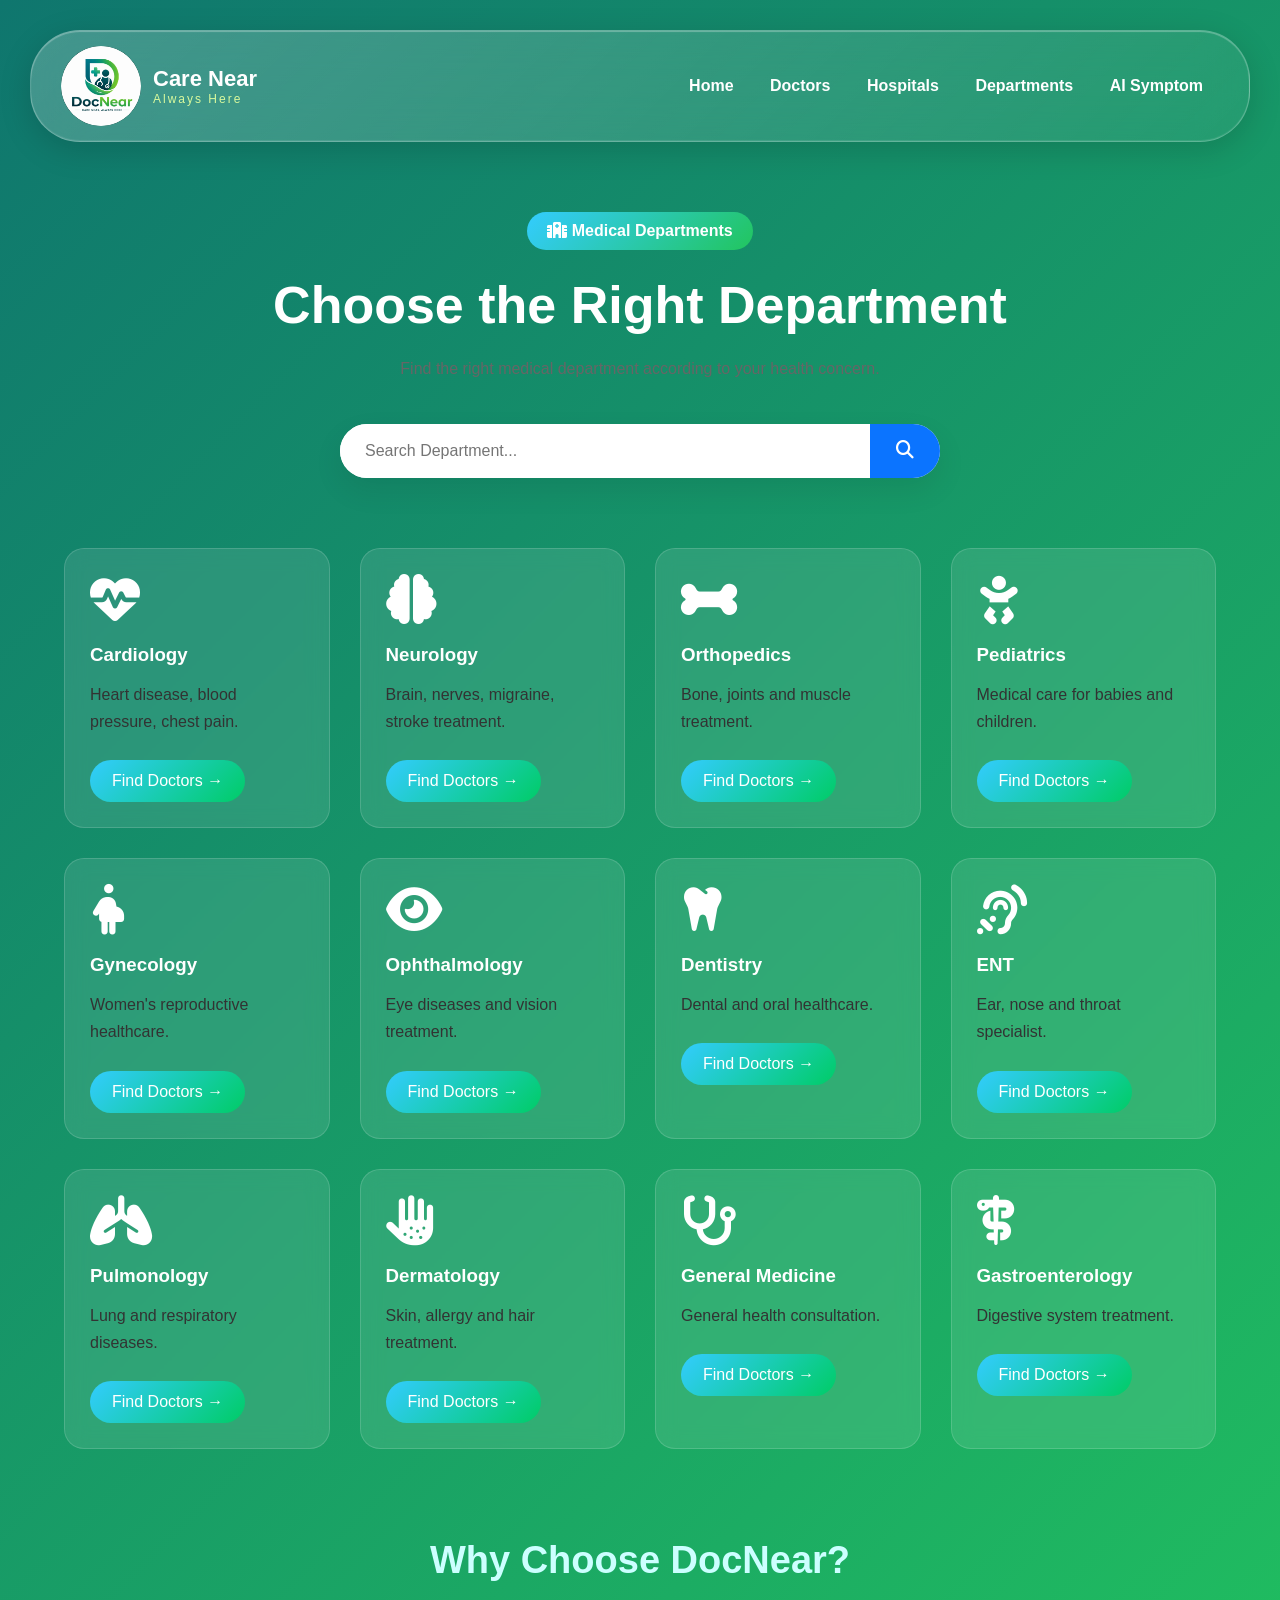
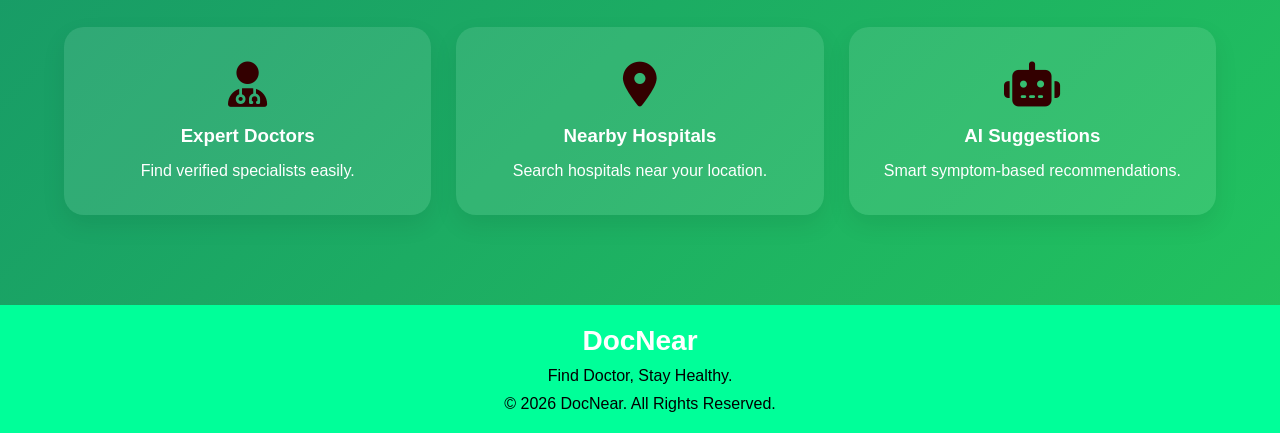
==== departments.html @ 1f5950e3 "Add files via upload" ====
<!DOCTYPE html>
<html lang="en">
<head>
    <meta charset="UTF-8">
    <meta name="viewport" content="width=device-width, initial-scale=1.0">
    <title>Departments | DocNear</title>

    <link rel="stylesheet" href="departments.css">
	<link rel="stylesheet" href="style.css">

    <!-- Font Awesome -->
    <link rel="stylesheet"
    href="https://cdnjs.cloudflare.com/ajax/libs/font-awesome/6.6.0/css/all.min.css">
</head>
<body>

<!-- ================= NAVBAR ================= -->

<header class="navbar">

    <div class="logo">
        <img src="logo.png" alt="DocNear Logo">

        <div class="logo-text">
            <h2>Care Near</h2>
            <p>Always Here</p>
        </div>
    </div>

    <nav>

        <a href="index.html">Home</a>
        <a href="doctor.html">Doctors</a>
        <a href="hospitals.html">Hospitals</a>
        <a href="departments.html" class="active">Departments</a>
        <a href="symptom.html">AI Symptom</a>

    </nav>

</header>

<!-- ================= HERO ================= -->

<section class="department-hero">

    <span class="badge">
        <i class="fa-solid fa-hospital"></i>
        Medical Departments
    </span>

    <h1>Choose the Right Department</h1>

    <p>
        Find the right medical department according to your health concern.
    </p>

    <div class="search-box">

        <input
        type="text"
        id="searchDepartment"
        placeholder="Search Department...">

        <button onclick="searchDepartment()">
            <i class="fa-solid fa-magnifying-glass"></i>
        </button>

    </div>

</section>

<!-- ================= DEPARTMENTS ================= -->

<section class="departments">

<div class="department-grid">

<div class="department-card" data-name="Cardiology">
<i class="fa-solid fa-heart-pulse"></i>
<h3>Cardiology</h3>
<p>Heart disease, blood pressure, chest pain.</p>
<a href="#">Find Doctors →</a>
</div>

<div class="department-card" data-name="Neurology">
<i class="fa-solid fa-brain"></i>
<h3>Neurology</h3>
<p>Brain, nerves, migraine, stroke treatment.</p>
<a href="#">Find Doctors →</a>
</div>

<div class="department-card" data-name="Orthopedics">
<i class="fa-solid fa-bone"></i>
<h3>Orthopedics</h3>
<p>Bone, joints and muscle treatment.</p>
<a href="#">Find Doctors →</a>
</div>

<div class="department-card" data-name="Pediatrics">
<i class="fa-solid fa-baby"></i>
<h3>Pediatrics</h3>
<p>Medical care for babies and children.</p>
<a href="#">Find Doctors →</a>
</div>

<div class="department-card" data-name="Gynecology">
<i class="fa-solid fa-person-pregnant"></i>
<h3>Gynecology</h3>
<p>Women's reproductive healthcare.</p>
<a href="#">Find Doctors →</a>
</div>

<div class="department-card" data-name="Ophthalmology">
<i class="fa-solid fa-eye"></i>
<h3>Ophthalmology</h3>
<p>Eye diseases and vision treatment.</p>
<a href="#">Find Doctors →</a>
</div>

<div class="department-card" data-name="Dentistry">
<i class="fa-solid fa-tooth"></i>
<h3>Dentistry</h3>
<p>Dental and oral healthcare.</p>
<a href="#">Find Doctors →</a>
</div>

<div class="department-card" data-name="ENT">
<i class="fa-solid fa-ear-listen"></i>
<h3>ENT</h3>
<p>Ear, nose and throat specialist.</p>
<a href="#">Find Doctors →</a>
</div>

<div class="department-card" data-name="Pulmonology">
<i class="fa-solid fa-lungs"></i>
<h3>Pulmonology</h3>
<p>Lung and respiratory diseases.</p>
<a href="#">Find Doctors →</a>
</div>

<div class="department-card" data-name="Dermatology">
<i class="fa-solid fa-hand-dots"></i>
<h3>Dermatology</h3>
<p>Skin, allergy and hair treatment.</p>
<a href="#">Find Doctors →</a>
</div>

<div class="department-card" data-name="General Medicine">
<i class="fa-solid fa-stethoscope"></i>
<h3>General Medicine</h3>
<p>General health consultation.</p>
<a href="#">Find Doctors →</a>
</div>

<div class="department-card" data-name="Gastroenterology">
<i class="fa-solid fa-staff-snake"></i>
<h3>Gastroenterology</h3>
<p>Digestive system treatment.</p>
<a href="#">Find Doctors →</a>
</div>

</div>

</section>

<!-- ================= WHY DOCNEAR ================= -->

<section class="why-docnear">

<h2>Why Choose DocNear?</h2>

<div class="why-grid">

<div class="why-card">
<i class="fa-solid fa-user-doctor"></i>
<h3>Expert Doctors</h3>
<p>Find verified specialists easily.</p>
</div>

<div class="why-card">
<i class="fa-solid fa-location-dot"></i>
<h3>Nearby Hospitals</h3>
<p>Search hospitals near your location.</p>
</div>

<div class="why-card">
<i class="fa-solid fa-robot"></i>
<h3>AI Suggestions</h3>
<p>Smart symptom-based recommendations.</p>
</div>

</div>

</section>

<!-- ================= FOOTER ================= -->

<footer>

<h3>DocNear</h3>

<p>Find Doctor, Stay Healthy.</p>

<p>© 2026 DocNear. All Rights Reserved.</p>

</footer>

</body>
</html>






<script src="department.js"></script>
---- departments.css ----
/* =========================
   GOOGLE FONT
========================= */
@import url('https://fonts.googleapis.com/css2?family=Poppins:wght@300;400;500;600;700&display=swap');

*{
    margin:0;
    padding:0;
    box-sizing:border-box;
    font-family:'Poppins',sans-serif;
}

/* ================= BODY ================= */
body{
  background: linear-gradient(135deg, #0f766e, #22c55e);
  color: white;
  min-height: 100vh;
}


/* ================= NAVBAR ================= */

.navbar{
  display:flex;
  justify-content:space-between;
  align-items:center;

  margin:30px;
  padding:15px 30px;

  background:
    linear-gradient(
      135deg,
      rgba(255,255,255,0.22),
      rgba(255,255,255,0.06)
    );

  backdrop-filter: blur(25px);
  -webkit-backdrop-filter: blur(25px);

  border:1px solid rgba(255,255,255,0.25);

  border-radius:50px;

  box-shadow:
    0 8px 32px rgba(0,0,0,0.15),
    inset 0 1px 1px rgba(255,255,255,0.3),
    inset 0 -1px 1px rgba(255,255,255,0.1);

  position:relative;
  overflow:hidden;
}


.navbar::before{
  content:"";
  position:absolute;

  top:0;
  left:-100%;

  width:50%;
  height:100%;

  background:linear-gradient(
    90deg,
    transparent,
    rgba(255,255,255,0.25),
    transparent
  );

  transform:skewX(-25deg);

  animation:shine 6s linear infinite;
}

@keyframes shine{

  0%{
    left:-100%;
  }

  100%{
    left:150%;
  }

}


/* LOGO AREA */
.logo{
    display:flex;
    align-items:center;
    gap:12px;
}

.logo img{
    width:80px;
    height:80px;
    border-radius:50%;
}

/* TEXT */
.logo-text h2{
    font-size:22px;
    font-weight:700;
    color:white;
    margin:0;

    animation: glow 3s ease-in-out infinite;
}

.logo-text p{
    font-size:12px;
    color:#d9f99d;
    letter-spacing:2px;

    animation: slideText 3s ease-in-out infinite;
}

/* GLOW EFFECT */
@keyframes glow{

    0%{
        text-shadow:0 0 5px rgba(255,255,255,.4);
    }

    50%{
        text-shadow:
        0 0 10px #d9f99d,
        0 0 20px #d9f99d;
    }

    100%{
        text-shadow:0 0 5px rgba(255,255,255,.4);
    }
}

/* SUBTITLE ANIMATION */
@keyframes slideText{

    0%{
        opacity:0.5;
        transform:translateX(-5px);
    }

    50%{
        opacity:1;
        transform:translateX(5px);
    }

    100%{
        opacity:0.5;
        transform:translateX(-5px);
    }
}


/* Menu */
nav a {
  position: relative;
  margin: 0 6px;
  text-decoration: none;
  color: white;
  padding: 10px 10px;
  border-radius: 20px;
  transition: 0.3s;
  font-weight: 700;
}

/* Hover Glass Effect */
nav a:hover {
  background: rgba(255, 255, 255, 0.15);
  backdrop-filter: blur(10px);
}

/* Underline animation */
nav a::after {
  content: '';
  position: absolute;
  left: 50%;
  bottom: 0;
  width: 0%;
  height: 2px;
  background: #a3e635;
  transition: 0.3s;
  transform: translateX(-50%);
}

nav a:hover::after {
  width: 60%;
}

/* Right side */
.nav-right {
  display: flex;
  align-items: center;
  gap: 10px;
}


/* =========================
         HERO
========================= */

.department-hero{
    width:90%;
    max-width:1100px;

    margin:70px auto;
    text-align:center;
}

.badge{

    display:inline-block;

    padding:10px 20px;

    border-radius:30px;

    background: linear-gradient(135deg, #33ccff, #22c55e);
    color: white;

    font-weight:600;
}

.department-hero h1{

    margin-top:25px;

    font-size:52px;

    color:white;
}

.department-hero p{

    width:70%;

    margin:20px auto;

    color:#666;

    line-height:1.8;
}

/* =========================
      SEARCH BOX
========================= */

.search-box{

    margin:40px auto;

    width:600px;
    max-width:95%;

    display:flex;

    background:#fff;

    border-radius:50px;

    overflow:hidden;

    box-shadow:0 12px 30px rgba(0,0,0,.08);
}

.search-box input{

    flex:1;

    border:none;

    outline:none;

    padding:18px 25px;

    font-size:16px;
}

.search-box button{

    width:70px;

    border:none;

    background:#0b74ff;

    color:#fff;

    cursor:pointer;

    font-size:18px;
}

/* =========================
    DEPARTMENT SECTION
========================= */

.departments{

    width:90%;

    max-width:1200px;

    margin:auto;
}

.department-grid{

    display:grid;

    grid-template-columns:repeat(auto-fit,minmax(260px,1fr));

    gap:30px;
}

.department-card{

     background: rgba(255,255,255,0.1);

    border:1px solid rgba(255,255,255,0.15);

    backdrop-filter: blur(10px);

    border-radius:20px;

    padding:25px;

    transition:.3s;
}

.department-card:hover{

    transform:translateY(-10px);

    box-shadow:0 20px 45px rgba(11,116,255,.18);
}

.department-card i{

    font-size:50px;

    color:#ffffff;

    margin-bottom:20px;
}

.department-card h3{

    margin-bottom:15px;

    color:white;
}

.department-card p{

    color:#333333;

    line-height:1.7;

    margin-bottom:25px;
}

.department-card a{

    text-decoration:none;

    display:inline-block;

    padding:12px 22px;

    background: linear-gradient(135deg, #33ccff, #00cc66);
    color: white;


    border-radius:30px;

    transition:.3s;
}

.department-card a:hover{

    background: linear-gradient(135deg,#00cc66,#00ccff);
}

/* =========================
     WHY DOCNEAR
========================= */

.why-docnear{

    width:90%;

    max-width:1200px;

    margin:90px auto;

    text-align:center;
}

.why-docnear h2{

    color:#ccffff;

    margin-bottom:45px;

    font-size:38px;
}

.why-grid{

    display:grid;

    grid-template-columns:repeat(auto-fit,minmax(280px,1fr));

    gap:25px;
}

.why-card{

    background: rgba(255,255,255,0.1);

    border-radius:20px;

    padding:35px;

    box-shadow:0 10px 25px rgba(0,0,0,.08);

    transition:.3s;
}

.why-card:hover{

    transform:translateY(-8px);
}

.why-card i{

    font-size:45px;

    color:#330000;

    margin-bottom:18px;
}

.why-card h3{

    margin-bottom:15px;
}

/* =========================
        FOOTER
========================= */

footer{

    margin-top:80px;

    background:#00ff99;
	

    color:black;

    text-align:center;

    padding:20px 20px;
}

footer h3{

    font-size:28px;

    margin-bottom:10px;
	color: white;
}

footer p{

    margin-top:10px;
}

/* =========================
      RESPONSIVE
========================= */

@media(max-width:900px){

.navbar{

flex-direction:column;

gap:20px;
}

nav{

flex-wrap:wrap;

justify-content:center;
}

.department-hero h1{

font-size:38px;
}

.department-hero p{

width:100%;
}
}

@media(max-width:600px){

.department-hero h1{

font-size:30px;
}

.search-box{

flex-direction:column;

border-radius:18px;
}

.search-box input{

width:100%;
}

.search-box button{

width:100%;

padding:15px;
}

.department-card{

padding:28px 20px;
}
}



.department-card{

    animation:fadeUp .6s ease forwards;

    opacity:0;
}

.department-card:nth-child(1){animation-delay:.1s;}
.department-card:nth-child(2){animation-delay:.2s;}
.department-card:nth-child(3){animation-delay:.3s;}
.department-card:nth-child(4){animation-delay:.4s;}
.department-card:nth-child(5){animation-delay:.5s;}
.department-card:nth-child(6){animation-delay:.6s;}
.department-card:nth-child(7){animation-delay:.7s;}
.department-card:nth-child(8){animation-delay:.8s;}
.department-card:nth-child(9){animation-delay:.9s;}
.department-card:nth-child(10){animation-delay:1s;}
.department-card:nth-child(11){animation-delay:1.1s;}
.department-card:nth-child(12){animation-delay:1.2s;}

@keyframes fadeUp{

    from{

        opacity:0;
        transform:translateY(40px);

    }

    to{

        opacity:1;
        transform:translateY(0);

    }

}
---- style.css ----
/* ================= RESET ================= */
* {
  margin: 0;
  padding: 0;
  box-sizing: border-box;
  font-family: 'Segoe UI', sans-serif;
}

/* ================= BODY ================= */
body{
  background: linear-gradient(135deg, #0f766e, #22c55e);
  color: white;
  min-height: 100vh;
}


/* ================= NAVBAR ================= */

.navbar{
  display:flex;
  justify-content:space-between;
  align-items:center;

  margin:30px;
  padding:15px 30px;

  background:
    linear-gradient(
      135deg,
      rgba(255,255,255,0.22),
      rgba(255,255,255,0.06)
    );

  backdrop-filter: blur(25px);
  -webkit-backdrop-filter: blur(25px);

  border:1px solid rgba(255,255,255,0.25);

  border-radius:50px;

  box-shadow:
    0 8px 32px rgba(0,0,0,0.15),
    inset 0 1px 1px rgba(255,255,255,0.3),
    inset 0 -1px 1px rgba(255,255,255,0.1);

  position:relative;
  overflow:hidden;
}


.navbar::before{
  content:"";
  position:absolute;

  top:0;
  left:-100%;

  width:50%;
  height:100%;

  background:linear-gradient(
    90deg,
    transparent,
    rgba(255,255,255,0.25),
    transparent
  );

  transform:skewX(-25deg);

  animation:shine 6s linear infinite;
}

@keyframes shine{

  0%{
    left:-100%;
  }

  100%{
    left:150%;
  }

}


/* LOGO AREA */
.logo{
    display:flex;
    align-items:center;
    gap:12px;
}

.logo img{
    width:80px;
    height:80px;
    border-radius:50%;
}

/* TEXT */
.logo-text h2{
    font-size:22px;
    font-weight:700;
    color:white;
    margin:0;

    animation: glow 3s ease-in-out infinite;
}

.logo-text p{
    font-size:12px;
    color:#d9f99d;
    letter-spacing:2px;

    animation: slideText 3s ease-in-out infinite;
}

/* GLOW EFFECT */
@keyframes glow{

    0%{
        text-shadow:0 0 5px rgba(255,255,255,.4);
    }

    50%{
        text-shadow:
        0 0 10px #d9f99d,
        0 0 20px #d9f99d;
    }

    100%{
        text-shadow:0 0 5px rgba(255,255,255,.4);
    }
}

/* SUBTITLE ANIMATION */
@keyframes slideText{

    0%{
        opacity:0.5;
        transform:translateX(-5px);
    }

    50%{
        opacity:1;
        transform:translateX(5px);
    }

    100%{
        opacity:0.5;
        transform:translateX(-5px);
    }
}


/* Menu */
nav a {
  position: relative;
  margin: 0 6px;
  text-decoration: none;
  color: white;
  padding: 10px 10px;
  border-radius: 20px;
  transition: 0.3s;
  font-weight: 700;
}

/* Hover Glass Effect */
nav a:hover {
  background: rgba(255, 255, 255, 0.15);
  backdrop-filter: blur(10px);
}

/* Underline animation */
nav a::after {
  content: '';
  position: absolute;
  left: 50%;
  bottom: 0;
  width: 0%;
  height: 2px;
  background: #a3e635;
  transition: 0.3s;
  transform: translateX(-50%);
}

nav a:hover::after {
  width: 60%;
}

/* Right side */
.nav-right {
  display: flex;
  align-items: center;
  gap: 10px;
}



/* Contact button */
.contact-btn {
  padding: 10px 18px;
  border-radius: 25px;
  border: none;
  background: #a3e635;
  color: black;
  cursor: pointer;
  transition: 0.3s;
  font-weight: 600;
}

.contact-btn:hover {
  transform: scale(1.05);
  box-shadow: 0 0 15px #a3e635;
}

/* ================= HERO LAYOUT ================= */
.hero{
  display:flex;
  justify-content:space-between;
  align-items:center;

  padding:60px;
  gap:40px;
}

/* LEFT */
.hero-left{
  max-width:500px;
}

.hero-left h1{
  font-size:48px;
}

.hero-left span{
  color:#d9f99d;
}

/* RIGHT SIDE */
.hero-right{
  display:flex;
  flex-direction:column;
  gap:20px;
}

/* GLASS CARD BASE */
.glass{
  background:rgba(255,255,255,0.12);
  backdrop-filter:blur(15px);

  border:1px solid rgba(255,255,255,0.2);

  border-radius:30px;
  padding:20px;
  width:320px;
}


/* SEARCH ROW */
.search-row{
  display:flex;
  align-items:center;
  gap:10px;
  margin-top:10px;
}

/* INPUT */
.search-row input{
  flex:1;

  padding:10px 14px;

  border:none;
  outline:none;

  border-radius:12px;

  background:rgba(255,255,255,0.15);
  color:white;

  backdrop-filter:blur(10px);
}

/* BUTTON COMMON */
.search-row button{
  width:32px;
  height:32px;

  border:none;
  border-radius:12px;

  cursor:pointer;

  display:flex;
  align-items:center;
  justify-content:center;

  transition:0.3s;
}

/* SEARCH BUTTON */
.search-btn{
  background:#a3e635;
}

.search-btn i{
  color:black;
}

/* REFRESH BUTTON */
.refresh-btn{
  background:rgba(255,255,255,0.2);
  backdrop-filter:blur(10px);
}

.refresh-btn i{
  color:white;
}

/* HOVER EFFECT */
.search-row button:hover{
  transform:scale(1.05);
}

/* RESULT CARD */
.result-card h3{
  margin-bottom:10px;
  color:#d9f99d;
}

/* RESPONSIVE */
@media(max-width:768px){
  .hero{
    flex-direction:column;
    text-align:center;
  }

  .hero-right{
    align-items:center;
  }
}






/* ================= ABOUT DOCNEAR ================= */

.about-docnear{
    padding:80px 60px;
}

.about-container{
    max-width:1100px;
    margin:auto;

    background: rgba(255,255,255,0.08);
    backdrop-filter: blur(15px);

    border:1px solid rgba(255,255,255,0.15);
    border-radius:30px;

    padding:50px;
}

.about-badge{
    display:inline-block;

    padding:8px 16px;

    background:rgba(255,255,255,0.15);

    border-radius:20px;

    margin-bottom:20px;
}

.about-container h2{
    font-size:40px;
    margin-bottom:20px;
}

.about-container > p{
    line-height:1.8;
    opacity:.9;
    margin-bottom:40px;
}

.about-grid{
    display:grid;
    grid-template-columns:repeat(auto-fit,minmax(250px,1fr));
    gap:20px;
}

.about-card{
    background: rgba(255,255,255,0.1);

    border:1px solid rgba(255,255,255,0.15);

    backdrop-filter: blur(10px);

    border-radius:20px;

    padding:25px;

    transition:.3s;
}

.about-card:hover{
    transform: translateY(-5px);
    background: rgba(255,255,255,0.15);
}

.about-card h3{
    margin-bottom:15px;
    color:#d9f99d;
}

.about-card p{
    line-height:1.6;
    opacity:.9;
}
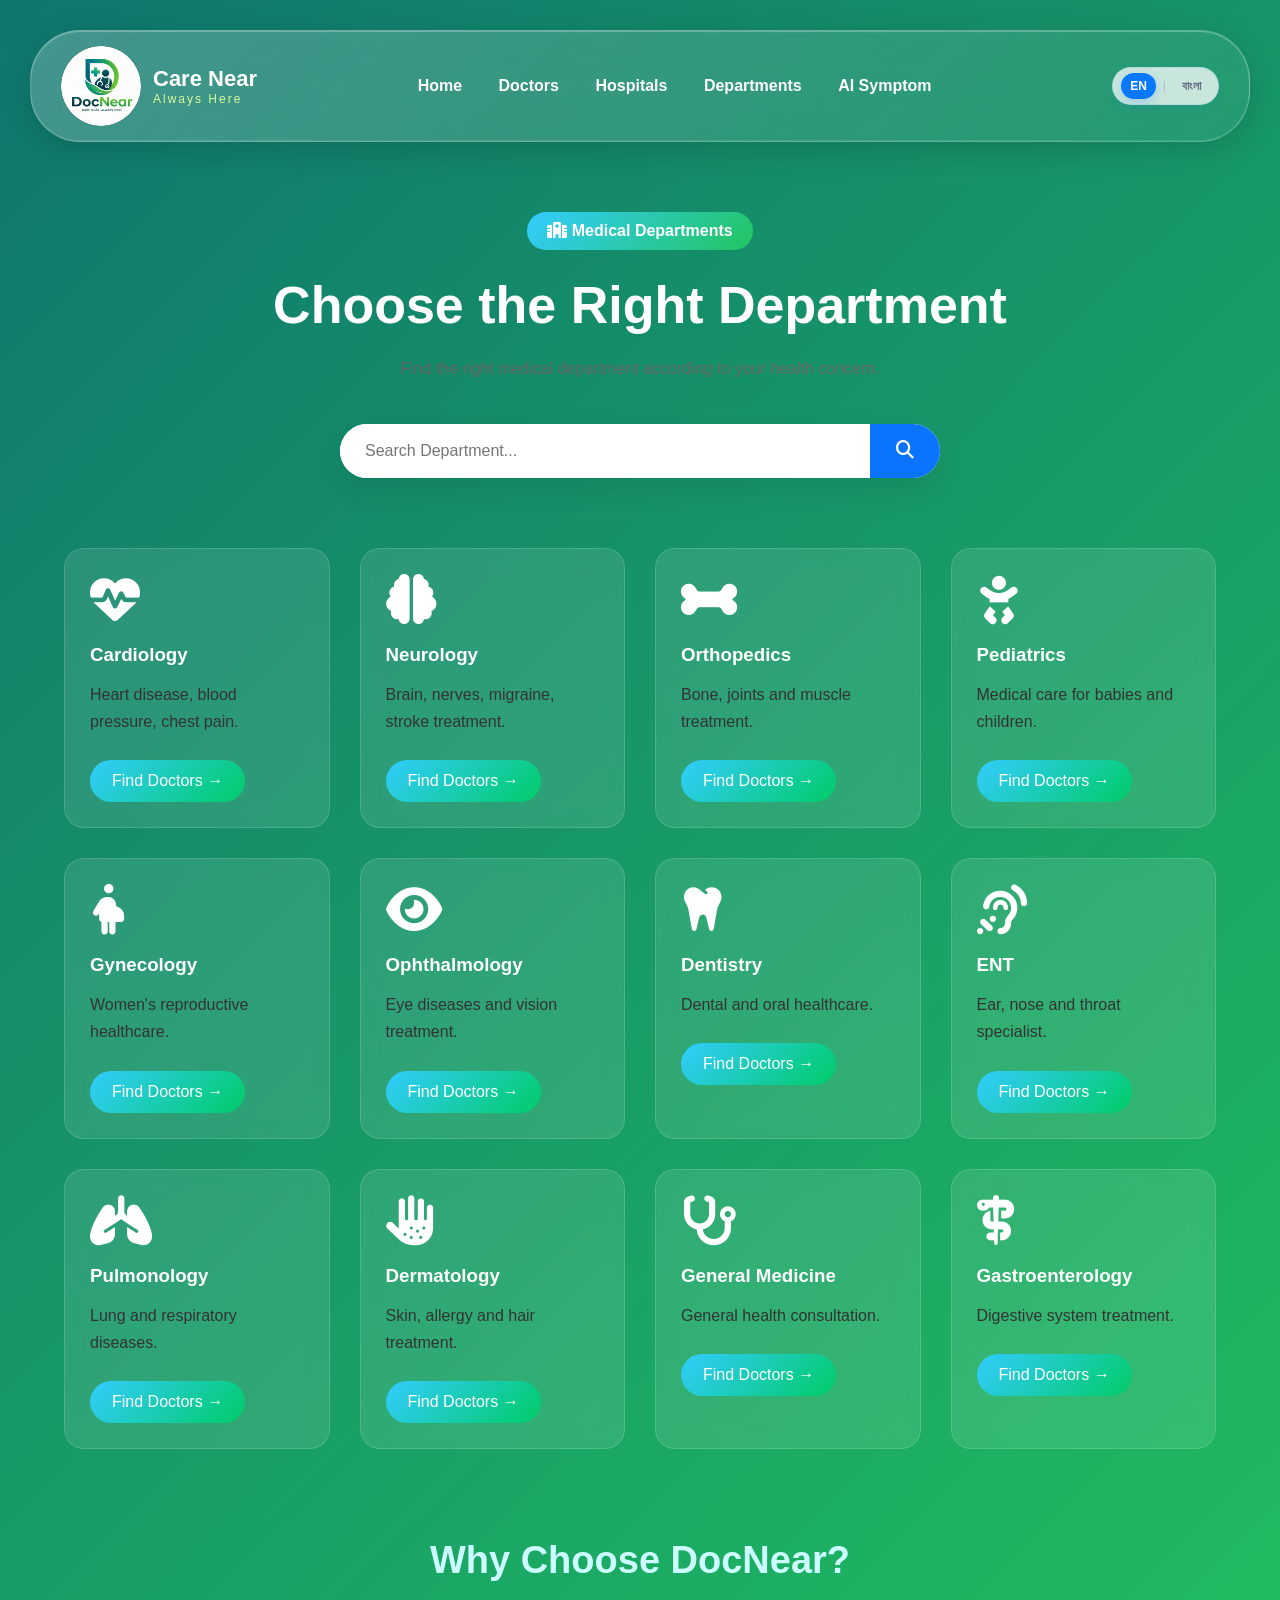
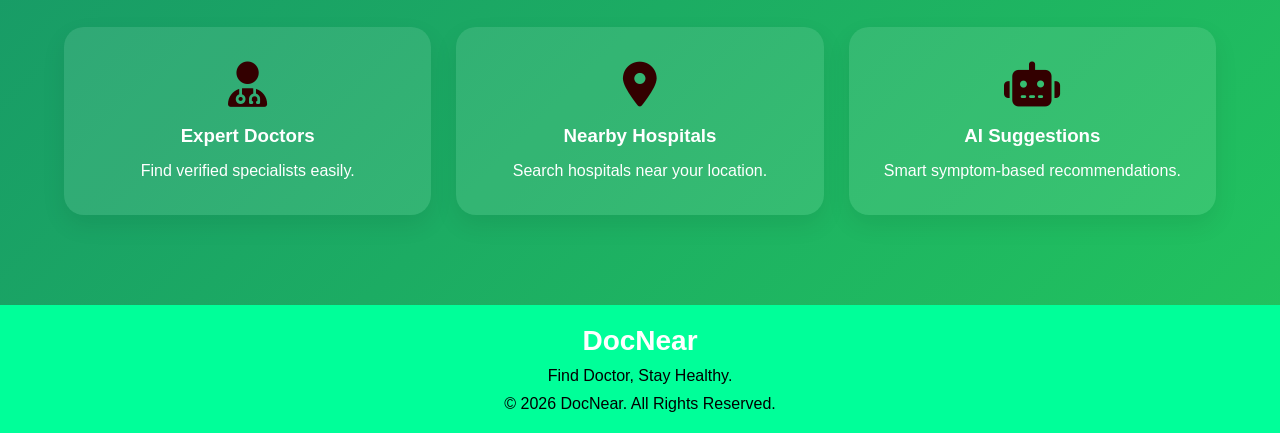
==== commit fc7aa9d5: "Add files via upload" ====
--- a/departments.html
+++ b/departments.html
@@ -29,13 +29,32 @@
 
     <nav>
 
-        <a href="index.html">Home</a>
-        <a href="doctor.html">Doctors</a>
-        <a href="hospitals.html">Hospitals</a>
-        <a href="departments.html" class="active">Departments</a>
-        <a href="symptom.html">AI Symptom</a>
+        <a href="index.html" data-lang="home">Home</a>
+		<a href="doctor.html" data-lang="doctors">Doctors</a>
+		<a href="hospitals.html" data-lang="hospitals">Hospitals</a>
+		<a href="departments.html" data-lang="departments">Departments</a>
+		<a href="symptom.html" data-lang="aiSymptom">AI Symptom</a>
 
     </nav>
+
+
+	<!-- LANGUAGE -->
+
+    <div class="language-switcher">
+
+        <button id="englishBtn"
+                onclick="changeLanguage('en')">
+            EN
+        </button>
+
+        <span>|</span>
+
+        <button id="banglaBtn"
+                onclick="changeLanguage('bn')">
+            বাংলা
+        </button>
+
+    </div>
 
 </header>
 
@@ -213,4 +232,5 @@
 
 
 
-<script src="department.js"></script>+<script src="department.js"></script>
+<script src="language.js"></script>
--- a/departments.css
+++ b/departments.css
@@ -198,6 +198,84 @@
   gap: 10px;
 }
 
+
+
+
+/* ==========================================
+   LANGUAGE SWITCHER
+========================================== */
+
+.language-switcher{
+
+    display:flex;
+
+    align-items:center;
+
+    gap:7px;
+
+    margin-left:20px;
+
+    padding:5px 8px;
+
+    background:rgba(255,255,255,.75);
+
+    border:1px solid rgba(8,120,255,.12);
+
+    border-radius:30px;
+
+    box-shadow:0 5px 15px rgba(8,120,255,.08);
+
+}
+
+
+.language-switcher button{
+
+    border:none;
+
+    background:transparent;
+
+    color:#667085;
+
+    font-size:12px;
+
+    font-weight:600;
+
+    padding:6px 9px;
+
+    border-radius:20px;
+
+    cursor:pointer;
+
+    transition:.3s;
+
+}
+
+
+.language-switcher button:hover{
+
+    color:#0878ff;
+
+}
+
+
+.language-switcher button.active{
+
+    background:#0878ff;
+
+    color:#fff;
+
+    box-shadow:0 4px 10px rgba(8,120,255,.2);
+
+}
+
+
+.language-switcher span{
+
+    color:#b0bac5;
+
+    font-size:12px;
+
+}
 
 /* =========================
          HERO
--- a/style.css
+++ b/style.css
@@ -213,6 +213,83 @@
   box-shadow: 0 0 15px #a3e635;
 }
 
+
+/* ==========================================
+   LANGUAGE SWITCHER
+========================================== */
+
+.language-switcher{
+
+    display:flex;
+
+    align-items:center;
+
+    gap:7px;
+
+    margin-left:20px;
+
+    padding:5px 8px;
+
+    background:rgba(255,255,255,.75);
+
+    border:1px solid rgba(8,120,255,.12);
+
+    border-radius:30px;
+
+    box-shadow:0 5px 15px rgba(8,120,255,.08);
+
+}
+
+
+.language-switcher button{
+
+    border:none;
+
+    background:transparent;
+
+    color:#667085;
+
+    font-size:12px;
+
+    font-weight:600;
+
+    padding:6px 9px;
+
+    border-radius:20px;
+
+    cursor:pointer;
+
+    transition:.3s;
+
+}
+
+
+.language-switcher button:hover{
+
+    color:#0878ff;
+
+}
+
+
+.language-switcher button.active{
+
+    background:#0878ff;
+
+    color:#fff;
+
+    box-shadow:0 4px 10px rgba(8,120,255,.2);
+
+}
+
+
+.language-switcher span{
+
+    color:#b0bac5;
+
+    font-size:12px;
+
+}
+
 /* ================= HERO LAYOUT ================= */
 .hero{
   display:flex;
@@ -424,3 +501,422 @@
 
 
 
+/* ==========================================
+   GLASSMORPHISM LIVE CLOCK
+========================================== */
+
+.live-clock-card {
+
+    width: 360px;
+    height: 136px;
+
+    display: flex;
+    align-items: center;
+    justify-content: space-between;
+
+    padding: 18px 25px;
+
+    margin-top: 25px;
+
+    /* Glass Effect */
+    background: rgba(255, 255, 255, 0.14);
+
+    backdrop-filter: blur(18px);
+    -webkit-backdrop-filter: blur(18px);
+
+    /* Glass Border */
+    border: 1px solid rgba(255, 255, 255, 0.30);
+
+    border-radius: 22px;
+
+    /* Soft Glass Shadow */
+    box-shadow:
+        0 8px 32px rgba(31, 38, 135, 0.15),
+        inset 0 1px 1px rgba(255, 255, 255, 0.25);
+
+    color: white;
+
+    position: relative;
+
+    overflow: hidden;
+}
+
+
+/* ==========================================
+   GLASS LIGHT
+========================================== */
+
+.live-clock-card::before {
+
+    content: "";
+
+    position: absolute;
+
+    width: 140px;
+    height: 140px;
+
+    top: -80px;
+    right: 70px;
+
+    background: rgba(255, 255, 255, 0.12);
+
+    border-radius: 50%;
+
+    filter: blur(5px);
+
+    pointer-events: none;
+}
+
+
+/* ==========================================
+   LEFT INFORMATION
+========================================== */
+
+.clock-info {
+
+    display: flex;
+
+    flex-direction: column;
+
+    justify-content: center;
+
+    position: relative;
+
+    z-index: 2;
+}
+
+
+/* DIGITAL TIME */
+
+.digital-time {
+
+    font-size: 26px;
+
+    font-weight: 600;
+
+    letter-spacing: .3px;
+
+    color: #ffffff;
+
+    line-height: 1.2;
+
+    margin-bottom: 8px;
+
+    text-shadow:
+        0 2px 10px rgba(0,0,0,.15);
+}
+
+
+/* LOCATION */
+
+.clock-location {
+
+    font-size: 13px;
+
+    color: rgba(255,255,255,.92);
+
+    margin-bottom: 4px;
+
+    letter-spacing: .1px;
+}
+
+
+/* DATE */
+
+.clock-date {
+
+    font-size: 12px;
+
+    color: rgba(255,255,255,.72);
+}
+
+
+/* ==========================================
+   ANALOG CLOCK
+========================================== */
+
+.analog-clock {
+
+    position: relative;
+
+    width: 88px;
+    height: 88px;
+
+    flex-shrink: 0;
+
+    border-radius: 50%;
+
+    /* Glass Circle */
+
+    background: rgba(255,255,255,.08);
+
+    border: 1px solid rgba(255,255,255,.35);
+
+    backdrop-filter: blur(8px);
+
+    -webkit-backdrop-filter: blur(8px);
+
+    box-shadow:
+        inset 0 0 15px rgba(255,255,255,.08),
+        0 5px 20px rgba(0,0,0,.08);
+
+    z-index: 2;
+}
+
+
+/* ==========================================
+   CLOCK NUMBERS
+========================================== */
+
+.clock-number {
+
+    position: absolute;
+
+    color: rgba(255,255,255,.95);
+
+    font-size: 10px;
+
+    font-weight: 600;
+
+    width: 16px;
+    height: 16px;
+
+    text-align: center;
+
+    line-height: 16px;
+
+    text-shadow:
+        0 1px 4px rgba(0,0,0,.25);
+}
+
+
+/* Number positions */
+
+.n12 {
+    top: 0;
+    left: 50%;
+    transform: translateX(-50%);
+}
+
+.n1 {
+    top: 6px;
+    right: 19px;
+}
+
+.n2 {
+    top: 19px;
+    right: 5px;
+}
+
+.n3 {
+    top: 50%;
+    right: 0;
+    transform: translateY(-50%);
+}
+
+.n4 {
+    bottom: 19px;
+    right: 5px;
+}
+
+.n5 {
+    bottom: 6px;
+    right: 19px;
+}
+
+.n6 {
+    bottom: 0;
+    left: 50%;
+    transform: translateX(-50%);
+}
+
+.n7 {
+    bottom: 6px;
+    left: 19px;
+}
+
+.n8 {
+    bottom: 19px;
+    left: 5px;
+}
+
+.n9 {
+    top: 50%;
+    left: 0;
+    transform: translateY(-50%);
+}
+
+.n10 {
+    top: 19px;
+    left: 5px;
+}
+
+.n11 {
+    top: 6px;
+    left: 19px;
+}
+
+
+/* ==========================================
+   CLOCK HANDS
+========================================== */
+
+.clock-hand {
+
+    position: absolute;
+
+    left: 50%;
+
+    bottom: 50%;
+
+    transform-origin: bottom center;
+
+    border-radius: 10px;
+
+    z-index: 3;
+}
+
+
+/* Hour */
+
+.hour-hand {
+
+    width: 4px;
+
+    height: 25px;
+
+    background: rgba(255,255,255,.95);
+
+    margin-left: -2px;
+
+    box-shadow:
+        0 0 5px rgba(255,255,255,.3);
+}
+
+
+/* Minute */
+
+.minute-hand {
+
+    width: 3px;
+
+    height: 33px;
+
+    background: rgba(255,255,255,.95);
+
+    margin-left: -1.5px;
+
+    box-shadow:
+        0 0 5px rgba(255,255,255,.3);
+}
+
+
+/* Second */
+
+.second-hand {
+
+    width: 2px;
+
+    height: 37px;
+
+    background: #39b8ff;
+
+    margin-left: -1px;
+
+    box-shadow:
+        0 0 8px rgba(57,184,255,.7);
+}
+
+
+/* ==========================================
+   CLOCK CENTER
+========================================== */
+
+.clock-center {
+
+    position: absolute;
+
+    width: 8px;
+    height: 8px;
+
+    background: #39b8ff;
+
+    border: 2px solid rgba(255,255,255,.95);
+
+    border-radius: 50%;
+
+    left: 50%;
+    top: 50%;
+
+    transform: translate(-50%, -50%);
+
+    z-index: 5;
+
+    box-shadow:
+        0 0 8px rgba(57,184,255,.7);
+}
+
+
+/* ==========================================
+   HOVER EFFECT
+========================================== */
+
+.live-clock-card {
+
+    transition:
+        transform .3s ease,
+        box-shadow .3s ease,
+        border .3s ease;
+}
+
+
+.live-clock-card:hover {
+
+    transform: translateY(-3px);
+
+    border-color:
+        rgba(255,255,255,.45);
+
+    box-shadow:
+        0 15px 40px rgba(31,38,135,.20),
+        inset 0 1px 1px rgba(255,255,255,.3);
+}
+
+
+/* ==========================================
+   MOBILE
+========================================== */
+
+@media (max-width: 600px) {
+
+    .live-clock-card {
+
+        width: 100%;
+
+        max-width: 360px;
+
+        height: 125px;
+
+        padding: 15px 20px;
+
+        border-radius: 20px;
+    }
+
+
+    .digital-time {
+
+        font-size: 23px;
+    }
+
+
+    .analog-clock {
+
+        width: 80px;
+        height: 80px;
+    }
+
+}
+.live-clock-card {
+    margin-left: auto;
+    margin-right: auto;
+}
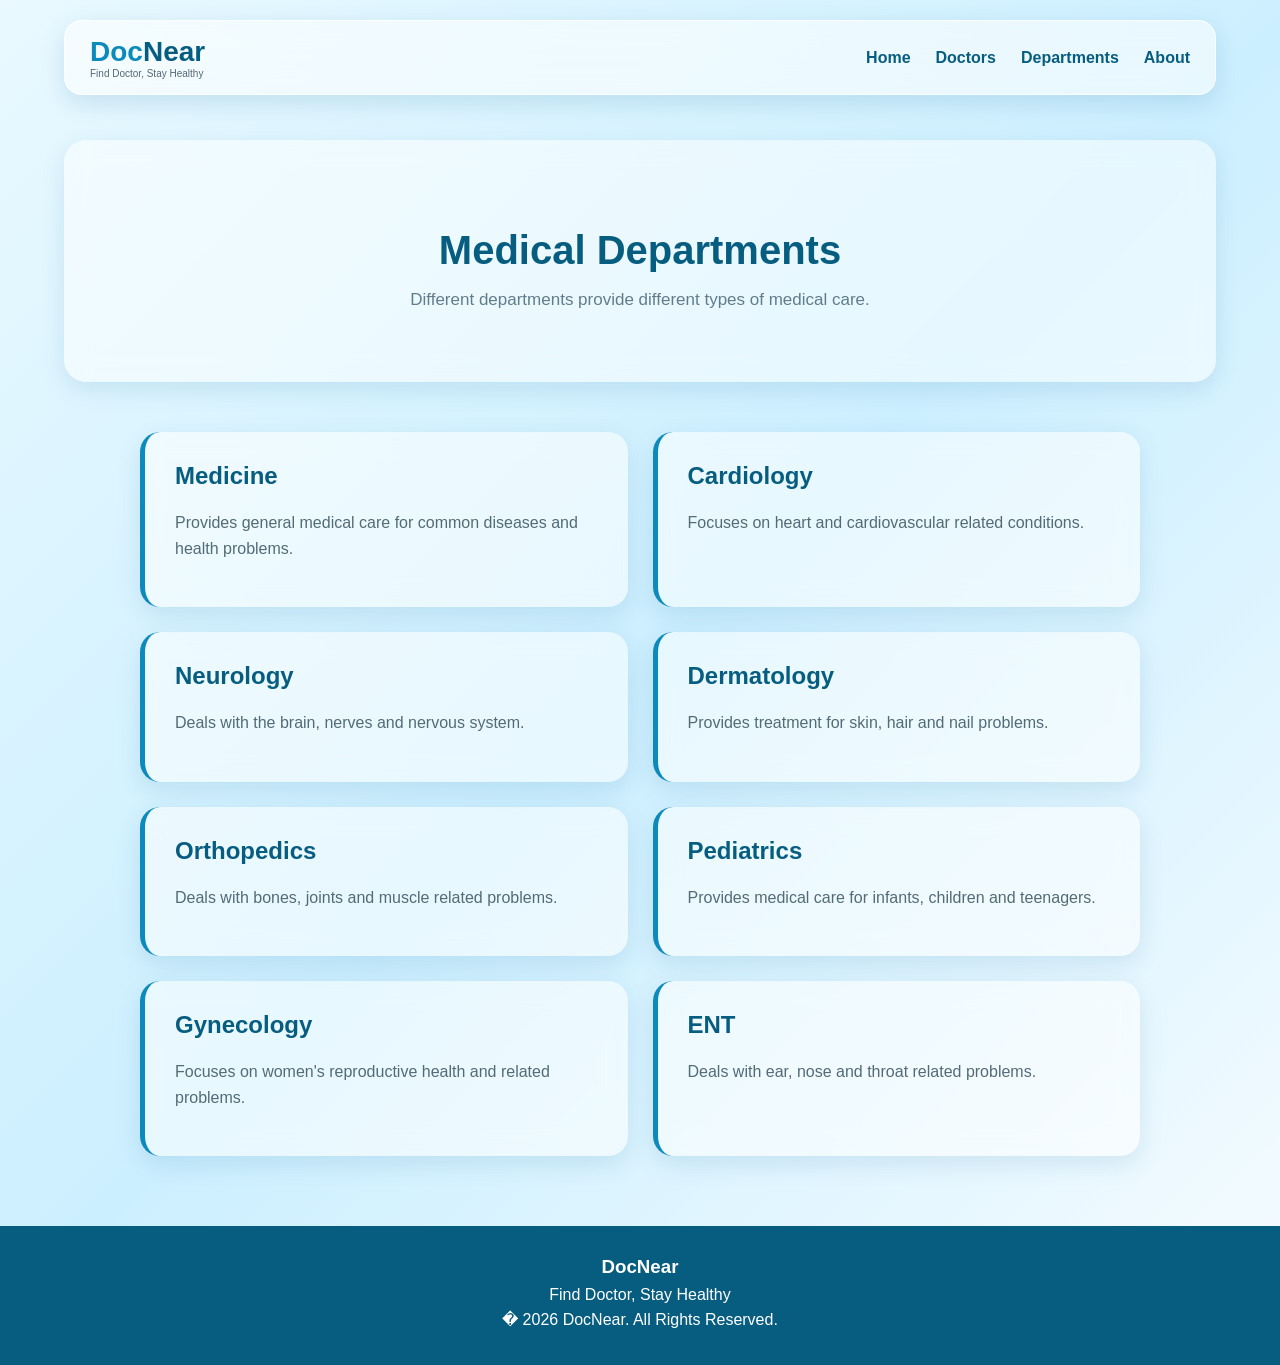
==== commit 6c66e758: "Add files via upload" ====
--- a/departments.html
+++ b/departments.html
@@ -1,236 +1,160 @@
 <!DOCTYPE html>
 <html lang="en">
+
 <head>
     <meta charset="UTF-8">
     <meta name="viewport" content="width=device-width, initial-scale=1.0">
-    <title>Departments | DocNear</title>
 
-    <link rel="stylesheet" href="departments.css">
-	<link rel="stylesheet" href="style.css">
+    <title>DocNear | Departments</title>
 
-    <!-- Font Awesome -->
-    <link rel="stylesheet"
-    href="https://cdnjs.cloudflare.com/ajax/libs/font-awesome/6.6.0/css/all.min.css">
+    <link rel="stylesheet" href="style.css">
 </head>
+
 <body>
 
-<!-- ================= NAVBAR ================= -->
+    <!-- Navbar -->
+    <nav class="navbar">
 
-<header class="navbar">
+        <div class="logo">
+            <span>Doc</span>Near
+            <small>Find Doctor, Stay Healthy</small>
+        </div>
 
-    <div class="logo">
-        <img src="logo.png" alt="DocNear Logo">
-
-        <div class="logo-text">
-            <h2>Care Near</h2>
-            <p>Always Here</p>
+        <div class="menu">
+            <a href="index.html">Home</a>
+            <a href="doctors.html">Doctors</a>
+            <a href="departments.html">Departments</a>
+            <a href="about.html">About</a>
         </div>
-    </div>
-
-    <nav>
-
-        <a href="index.html" data-lang="home">Home</a>
-		<a href="doctor.html" data-lang="doctors">Doctors</a>
-		<a href="hospitals.html" data-lang="hospitals">Hospitals</a>
-		<a href="departments.html" data-lang="departments">Departments</a>
-		<a href="symptom.html" data-lang="aiSymptom">AI Symptom</a>
 
     </nav>
 
 
-	<!-- LANGUAGE -->
+    <!-- Header -->
+    <section class="page-header">
 
-    <div class="language-switcher">
+        <h1>Medical Departments</h1>
 
-        <button id="englishBtn"
-                onclick="changeLanguage('en')">
-            EN
-        </button>
+        <p>
+            Different departments provide different types
+            of medical care.
+        </p>
 
-        <span>|</span>
+    </section>
 
-        <button id="banglaBtn"
-                onclick="changeLanguage('bn')">
-            বাংলা
-        </button>
 
-    </div>
+    <!-- Departments -->
+    <section class="department-section">
 
-</header>
+        <div class="department">
 
-<!-- ================= HERO ================= -->
+            <h2>Medicine</h2>
 
-<section class="department-hero">
+            <p>
+                Provides general medical care for common
+                diseases and health problems.
+            </p>
 
-    <span class="badge">
-        <i class="fa-solid fa-hospital"></i>
-        Medical Departments
-    </span>
+        </div>
 
-    <h1>Choose the Right Department</h1>
 
-    <p>
-        Find the right medical department according to your health concern.
-    </p>
+        <div class="department">
 
-    <div class="search-box">
+            <h2>Cardiology</h2>
 
-        <input
-        type="text"
-        id="searchDepartment"
-        placeholder="Search Department...">
+            <p>
+                Focuses on heart and cardiovascular
+                related conditions.
+            </p>
 
-        <button onclick="searchDepartment()">
-            <i class="fa-solid fa-magnifying-glass"></i>
-        </button>
+        </div>
 
-    </div>
 
-</section>
+        <div class="department">
 
-<!-- ================= DEPARTMENTS ================= -->
+            <h2>Neurology</h2>
 
-<section class="departments">
+            <p>
+                Deals with the brain, nerves and
+                nervous system.
+            </p>
 
-<div class="department-grid">
+        </div>
 
-<div class="department-card" data-name="Cardiology">
-<i class="fa-solid fa-heart-pulse"></i>
-<h3>Cardiology</h3>
-<p>Heart disease, blood pressure, chest pain.</p>
-<a href="#">Find Doctors →</a>
-</div>
 
-<div class="department-card" data-name="Neurology">
-<i class="fa-solid fa-brain"></i>
-<h3>Neurology</h3>
-<p>Brain, nerves, migraine, stroke treatment.</p>
-<a href="#">Find Doctors →</a>
-</div>
+        <div class="department">
 
-<div class="department-card" data-name="Orthopedics">
-<i class="fa-solid fa-bone"></i>
-<h3>Orthopedics</h3>
-<p>Bone, joints and muscle treatment.</p>
-<a href="#">Find Doctors →</a>
-</div>
+            <h2>Dermatology</h2>
 
-<div class="department-card" data-name="Pediatrics">
-<i class="fa-solid fa-baby"></i>
-<h3>Pediatrics</h3>
-<p>Medical care for babies and children.</p>
-<a href="#">Find Doctors →</a>
-</div>
+            <p>
+                Provides treatment for skin, hair
+                and nail problems.
+            </p>
 
-<div class="department-card" data-name="Gynecology">
-<i class="fa-solid fa-person-pregnant"></i>
-<h3>Gynecology</h3>
-<p>Women's reproductive healthcare.</p>
-<a href="#">Find Doctors →</a>
-</div>
+        </div>
 
-<div class="department-card" data-name="Ophthalmology">
-<i class="fa-solid fa-eye"></i>
-<h3>Ophthalmology</h3>
-<p>Eye diseases and vision treatment.</p>
-<a href="#">Find Doctors →</a>
-</div>
 
-<div class="department-card" data-name="Dentistry">
-<i class="fa-solid fa-tooth"></i>
-<h3>Dentistry</h3>
-<p>Dental and oral healthcare.</p>
-<a href="#">Find Doctors →</a>
-</div>
+        <div class="department">
 
-<div class="department-card" data-name="ENT">
-<i class="fa-solid fa-ear-listen"></i>
-<h3>ENT</h3>
-<p>Ear, nose and throat specialist.</p>
-<a href="#">Find Doctors →</a>
-</div>
+            <h2>Orthopedics</h2>
 
-<div class="department-card" data-name="Pulmonology">
-<i class="fa-solid fa-lungs"></i>
-<h3>Pulmonology</h3>
-<p>Lung and respiratory diseases.</p>
-<a href="#">Find Doctors →</a>
-</div>
+            <p>
+                Deals with bones, joints and
+                muscle related problems.
+            </p>
 
-<div class="department-card" data-name="Dermatology">
-<i class="fa-solid fa-hand-dots"></i>
-<h3>Dermatology</h3>
-<p>Skin, allergy and hair treatment.</p>
-<a href="#">Find Doctors →</a>
-</div>
+        </div>
 
-<div class="department-card" data-name="General Medicine">
-<i class="fa-solid fa-stethoscope"></i>
-<h3>General Medicine</h3>
-<p>General health consultation.</p>
-<a href="#">Find Doctors →</a>
-</div>
 
-<div class="department-card" data-name="Gastroenterology">
-<i class="fa-solid fa-staff-snake"></i>
-<h3>Gastroenterology</h3>
-<p>Digestive system treatment.</p>
-<a href="#">Find Doctors →</a>
-</div>
+        <div class="department">
 
-</div>
+            <h2>Pediatrics</h2>
 
-</section>
+            <p>
+                Provides medical care for infants,
+                children and teenagers.
+            </p>
 
-<!-- ================= WHY DOCNEAR ================= -->
+        </div>
 
-<section class="why-docnear">
 
-<h2>Why Choose DocNear?</h2>
+        <div class="department">
 
-<div class="why-grid">
+            <h2>Gynecology</h2>
 
-<div class="why-card">
-<i class="fa-solid fa-user-doctor"></i>
-<h3>Expert Doctors</h3>
-<p>Find verified specialists easily.</p>
-</div>
+            <p>
+                Focuses on women's reproductive
+                health and related problems.
+            </p>
 
-<div class="why-card">
-<i class="fa-solid fa-location-dot"></i>
-<h3>Nearby Hospitals</h3>
-<p>Search hospitals near your location.</p>
-</div>
+        </div>
 
-<div class="why-card">
-<i class="fa-solid fa-robot"></i>
-<h3>AI Suggestions</h3>
-<p>Smart symptom-based recommendations.</p>
-</div>
 
-</div>
+        <div class="department">
 
-</section>
+            <h2>ENT</h2>
 
-<!-- ================= FOOTER ================= -->
+            <p>
+                Deals with ear, nose and throat
+                related problems.
+            </p>
 
-<footer>
+        </div>
 
-<h3>DocNear</h3>
+    </section>
 
-<p>Find Doctor, Stay Healthy.</p>
 
-<p>© 2026 DocNear. All Rights Reserved.</p>
+    <!-- Footer -->
+    <footer>
 
-</footer>
+        <h3>DocNear</h3>
+
+        <p>Find Doctor, Stay Healthy</p>
+
+        <p>� 2026 DocNear. All Rights Reserved.</p>
+
+    </footer>
 
 </body>
-</html>
 
-
-
-
-
-
-<script src="department.js"></script>
-<script src="language.js"></script>+</html>
--- a/style.css
+++ b/style.css
@@ -1,922 +1,699 @@
-/* ================= RESET ================= */
+/* =========================
+   BASIC SETTINGS
+========================= */
+
 * {
-  margin: 0;
-  padding: 0;
-  box-sizing: border-box;
-  font-family: 'Segoe UI', sans-serif;
-}
-
-/* ================= BODY ================= */
-body{
-  background: linear-gradient(135deg, #0f766e, #22c55e);
-  color: white;
-  min-height: 100vh;
-}
-
-
-/* ================= NAVBAR ================= */
-
-.navbar{
-  display:flex;
-  justify-content:space-between;
-  align-items:center;
-
-  margin:30px;
-  padding:15px 30px;
-
-  background:
-    linear-gradient(
-      135deg,
-      rgba(255,255,255,0.22),
-      rgba(255,255,255,0.06)
+    box-sizing: border-box;
+}
+
+body {
+    margin: 0;
+    font-family: Arial, sans-serif;
+
+    color: #234;
+
+    background: linear-gradient(
+        135deg,
+        #e9f9ff,
+        #ccefff,
+        #f7fcff
     );
-
-  backdrop-filter: blur(25px);
-  -webkit-backdrop-filter: blur(25px);
-
-  border:1px solid rgba(255,255,255,0.25);
-
-  border-radius:50px;
-
-  box-shadow:
-    0 8px 32px rgba(0,0,0,0.15),
-    inset 0 1px 1px rgba(255,255,255,0.3),
-    inset 0 -1px 1px rgba(255,255,255,0.1);
-
-  position:relative;
-  overflow:hidden;
-}
-
-
-.navbar::before{
-  content:"";
-  position:absolute;
-
-  top:0;
-  left:-100%;
-
-  width:50%;
-  height:100%;
-
-  background:linear-gradient(
-    90deg,
-    transparent,
-    rgba(255,255,255,0.25),
-    transparent
-  );
-
-  transform:skewX(-25deg);
-
-  animation:shine 6s linear infinite;
-}
-
-@keyframes shine{
-
-  0%{
-    left:-100%;
-  }
-
-  100%{
-    left:150%;
-  }
-
-}
-
-
-/* LOGO AREA */
-.logo{
-    display:flex;
-    align-items:center;
-    gap:12px;
-}
-
-.logo img{
-    width:80px;
-    height:80px;
-    border-radius:50%;
-}
-
-/* TEXT */
-.logo-text h2{
-    font-size:22px;
-    font-weight:700;
-    color:white;
-    margin:0;
-
-    animation: glow 3s ease-in-out infinite;
-}
-
-.logo-text p{
-    font-size:12px;
-    color:#d9f99d;
-    letter-spacing:2px;
-
-    animation: slideText 3s ease-in-out infinite;
-}
-
-/* GLOW EFFECT */
-@keyframes glow{
-
-    0%{
-        text-shadow:0 0 5px rgba(255,255,255,.4);
-    }
-
-    50%{
-        text-shadow:
-        0 0 10px #d9f99d,
-        0 0 20px #d9f99d;
-    }
-
-    100%{
-        text-shadow:0 0 5px rgba(255,255,255,.4);
-    }
-}
-
-/* SUBTITLE ANIMATION */
-@keyframes slideText{
-
-    0%{
-        opacity:0.5;
-        transform:translateX(-5px);
-    }
-
-    50%{
-        opacity:1;
-        transform:translateX(5px);
-    }
-
-    100%{
-        opacity:0.5;
-        transform:translateX(-5px);
-    }
+}
+
+
+/* =========================
+   NAVBAR
+========================= */
+
+.navbar {
+    width: 90%;
+
+    margin: 20px auto;
+
+    padding: 15px 25px;
+
+    display: flex;
+
+    justify-content: space-between;
+
+    align-items: center;
+
+    background: rgba(255, 255, 255, 0.55);
+
+    backdrop-filter: blur(15px);
+
+    border: 1px solid rgba(255, 255, 255, 0.8);
+
+    border-radius: 18px;
+
+    box-shadow: 0 8px 25px rgba(0, 100, 150, 0.15);
+}
+
+
+/* Logo */
+
+.logo {
+    font-size: 28px;
+
+    font-weight: bold;
+
+    color: #075d80;
+}
+
+.logo span {
+    color: #0d8abc;
+}
+
+.logo small {
+    display: block;
+
+    font-size: 10px;
+
+    font-weight: normal;
+
+    color: #567;
 }
 
 
 /* Menu */
-nav a {
-  position: relative;
-  margin: 0 6px;
-  text-decoration: none;
-  color: white;
-  padding: 10px 10px;
-  border-radius: 20px;
-  transition: 0.3s;
-  font-weight: 700;
-}
-
-/* Hover Glass Effect */
-nav a:hover {
-  background: rgba(255, 255, 255, 0.15);
-  backdrop-filter: blur(10px);
-}
-
-/* Underline animation */
-nav a::after {
-  content: '';
-  position: absolute;
-  left: 50%;
-  bottom: 0;
-  width: 0%;
-  height: 2px;
-  background: #a3e635;
-  transition: 0.3s;
-  transform: translateX(-50%);
-}
-
-nav a:hover::after {
-  width: 60%;
-}
-
-/* Right side */
-.nav-right {
-  display: flex;
-  align-items: center;
-  gap: 10px;
-}
-
-
-
-/* Contact button */
-.contact-btn {
-  padding: 10px 18px;
-  border-radius: 25px;
-  border: none;
-  background: #a3e635;
-  color: black;
-  cursor: pointer;
-  transition: 0.3s;
-  font-weight: 600;
-}
-
-.contact-btn:hover {
-  transform: scale(1.05);
-  box-shadow: 0 0 15px #a3e635;
-}
-
-
-/* ==========================================
-   LANGUAGE SWITCHER
-========================================== */
-
-.language-switcher{
-
-    display:flex;
-
-    align-items:center;
-
-    gap:7px;
-
-    margin-left:20px;
-
-    padding:5px 8px;
-
-    background:rgba(255,255,255,.75);
-
-    border:1px solid rgba(8,120,255,.12);
-
-    border-radius:30px;
-
-    box-shadow:0 5px 15px rgba(8,120,255,.08);
-
-}
-
-
-.language-switcher button{
-
-    border:none;
-
-    background:transparent;
-
-    color:#667085;
-
-    font-size:12px;
-
-    font-weight:600;
-
-    padding:6px 9px;
-
-    border-radius:20px;
-
-    cursor:pointer;
-
-    transition:.3s;
-
-}
-
-
-.language-switcher button:hover{
-
-    color:#0878ff;
-
-}
-
-
-.language-switcher button.active{
-
-    background:#0878ff;
-
-    color:#fff;
-
-    box-shadow:0 4px 10px rgba(8,120,255,.2);
-
-}
-
-
-.language-switcher span{
-
-    color:#b0bac5;
-
-    font-size:12px;
-
-}
-
-/* ================= HERO LAYOUT ================= */
-.hero{
-  display:flex;
-  justify-content:space-between;
-  align-items:center;
-
-  padding:60px;
-  gap:40px;
-}
-
-/* LEFT */
-.hero-left{
-  max-width:500px;
-}
-
-.hero-left h1{
-  font-size:48px;
-}
-
-.hero-left span{
-  color:#d9f99d;
-}
-
-/* RIGHT SIDE */
-.hero-right{
-  display:flex;
-  flex-direction:column;
-  gap:20px;
-}
-
-/* GLASS CARD BASE */
-.glass{
-  background:rgba(255,255,255,0.12);
-  backdrop-filter:blur(15px);
-
-  border:1px solid rgba(255,255,255,0.2);
-
-  border-radius:30px;
-  padding:20px;
-  width:320px;
-}
-
-
-/* SEARCH ROW */
-.search-row{
-  display:flex;
-  align-items:center;
-  gap:10px;
-  margin-top:10px;
-}
-
-/* INPUT */
-.search-row input{
-  flex:1;
-
-  padding:10px 14px;
-
-  border:none;
-  outline:none;
-
-  border-radius:12px;
-
-  background:rgba(255,255,255,0.15);
-  color:white;
-
-  backdrop-filter:blur(10px);
-}
-
-/* BUTTON COMMON */
-.search-row button{
-  width:32px;
-  height:32px;
-
-  border:none;
-  border-radius:12px;
-
-  cursor:pointer;
-
-  display:flex;
-  align-items:center;
-  justify-content:center;
-
-  transition:0.3s;
-}
-
-/* SEARCH BUTTON */
-.search-btn{
-  background:#a3e635;
-}
-
-.search-btn i{
-  color:black;
-}
-
-/* REFRESH BUTTON */
-.refresh-btn{
-  background:rgba(255,255,255,0.2);
-  backdrop-filter:blur(10px);
-}
-
-.refresh-btn i{
-  color:white;
-}
-
-/* HOVER EFFECT */
-.search-row button:hover{
-  transform:scale(1.05);
-}
-
-/* RESULT CARD */
-.result-card h3{
-  margin-bottom:10px;
-  color:#d9f99d;
-}
-
-/* RESPONSIVE */
-@media(max-width:768px){
-  .hero{
-    flex-direction:column;
-    text-align:center;
-  }
-
-  .hero-right{
-    align-items:center;
-  }
-}
-
-
-
-
-
-
-/* ================= ABOUT DOCNEAR ================= */
-
-.about-docnear{
-    padding:80px 60px;
-}
-
-.about-container{
-    max-width:1100px;
-    margin:auto;
-
-    background: rgba(255,255,255,0.08);
+
+.menu {
+    display: flex;
+
+    gap: 25px;
+}
+
+.menu a {
+    text-decoration: none;
+
+    color: #075d80;
+
+    font-weight: bold;
+
+    transition: 0.3s;
+}
+
+.menu a:hover {
+    color: #0d9bd0;
+}
+
+
+/* =========================
+   HOME PAGE
+========================= */
+
+
+/* Welcome */
+
+.welcome-section {
+    width: 90%;
+
+    margin: 40px auto;
+
+    padding: 80px 60px;
+
+    min-height: 400px;
+
+    display: flex;
+
+    align-items: center;
+
+    background: rgba(255, 255, 255, 0.45);
+
     backdrop-filter: blur(15px);
 
-    border:1px solid rgba(255,255,255,0.15);
-    border-radius:30px;
-
-    padding:50px;
-}
-
-.about-badge{
-    display:inline-block;
-
-    padding:8px 16px;
-
-    background:rgba(255,255,255,0.15);
-
-    border-radius:20px;
-
-    margin-bottom:20px;
-}
-
-.about-container h2{
-    font-size:40px;
-    margin-bottom:20px;
-}
-
-.about-container > p{
-    line-height:1.8;
-    opacity:.9;
-    margin-bottom:40px;
-}
-
-.about-grid{
-    display:grid;
-    grid-template-columns:repeat(auto-fit,minmax(250px,1fr));
-    gap:20px;
-}
-
-.about-card{
-    background: rgba(255,255,255,0.1);
-
-    border:1px solid rgba(255,255,255,0.15);
+    border-radius: 25px;
+
+    box-shadow: 0 10px 30px rgba(0, 100, 150, 0.12);
+}
+
+
+.welcome-text {
+    max-width: 700px;
+}
+
+
+.small-title {
+    color: #0d8abc;
+
+    font-weight: bold;
+
+    letter-spacing: 2px;
+}
+
+
+.welcome-text h1 {
+    font-size: 50px;
+
+    line-height: 1.2;
+
+    color: #075d80;
+
+    margin: 15px 0;
+}
+
+
+.welcome-text h1 span {
+    color: #0d9bd0;
+}
+
+
+.welcome-text p {
+    font-size: 17px;
+
+    line-height: 1.8;
+
+    color: #536b75;
+}
+
+
+/* =========================
+   COMMON CONTENT
+========================= */
+
+.content-section {
+    width: 90%;
+
+    margin: 60px auto;
+}
+
+
+.section-heading {
+    text-align: center;
+
+    margin-bottom: 30px;
+}
+
+
+.section-heading h2 {
+    font-size: 32px;
+
+    color: #075d80;
+
+    margin-bottom: 10px;
+}
+
+
+.section-heading p {
+    color: #607d8b;
+}
+
+
+/* Information Box */
+
+.info-box {
+    max-width: 900px;
+
+    margin: auto;
+
+    padding: 35px;
+
+    background: rgba(255, 255, 255, 0.55);
+
+    backdrop-filter: blur(12px);
+
+    border-radius: 20px;
+
+    box-shadow: 0 8px 25px rgba(0, 100, 150, 0.12);
+}
+
+
+.info-box h3 {
+    color: #0d8abc;
+
+    font-size: 23px;
+}
+
+
+.info-box p {
+    line-height: 1.8;
+
+    color: #536b75;
+}
+
+
+/* =========================
+   HEALTH TIPS
+========================= */
+
+.three-box {
+    display: flex;
+
+    justify-content: center;
+
+    gap: 25px;
+
+    flex-wrap: wrap;
+}
+
+
+.simple-box {
+    width: 280px;
+
+    padding: 28px;
+
+    background: rgba(255, 255, 255, 0.55);
 
     backdrop-filter: blur(10px);
 
-    border-radius:20px;
-
-    padding:25px;
-
-    transition:.3s;
-}
-
-.about-card:hover{
+    border: 1px solid rgba(255, 255, 255, 0.7);
+
+    border-radius: 18px;
+
+    box-shadow: 0 8px 20px rgba(0, 100, 150, 0.12);
+
+    transition: 0.3s;
+}
+
+
+.simple-box:hover {
+    transform: translateY(-6px);
+}
+
+
+.simple-box h3 {
+    color: #0d8abc;
+}
+
+
+.simple-box p {
+    line-height: 1.6;
+
+    color: #536b75;
+}
+
+
+/* =========================
+   FOOD SECTION
+========================= */
+
+.food-section {
+    width: 90%;
+
+    margin: 60px auto;
+
+    padding: 50px 20px;
+
+    background: rgba(255, 255, 255, 0.35);
+
+    border-radius: 25px;
+}
+
+
+.food-list {
+    display: grid;
+
+    grid-template-columns: repeat(2, 1fr);
+
+    gap: 20px;
+
+    max-width: 900px;
+
+    margin: auto;
+}
+
+
+.food-list div {
+    padding: 25px;
+
+    background: white;
+
+    border-radius: 15px;
+
+    box-shadow: 0 5px 18px rgba(0, 100, 150, 0.10);
+}
+
+
+.food-list h3 {
+    color: #0d8abc;
+}
+
+
+.food-list p {
+    color: #536b75;
+
+    line-height: 1.6;
+}
+
+
+/* =========================
+   BODY CARE
+========================= */
+
+.body-section {
+    width: 90%;
+
+    max-width: 900px;
+
+    margin: 60px auto;
+
+    padding: 35px;
+
+    background: rgba(255, 255, 255, 0.55);
+
+    backdrop-filter: blur(12px);
+
+    border-radius: 20px;
+
+    box-shadow: 0 8px 25px rgba(0, 100, 150, 0.12);
+}
+
+
+.body-section h2 {
+    text-align: center;
+
+    color: #075d80;
+
+    margin-bottom: 25px;
+}
+
+
+.body-section li {
+    margin: 15px 0;
+
+    color: #536b75;
+
+    line-height: 1.5;
+}
+
+
+/* =========================
+   OTHER PAGE HEADER
+========================= */
+
+.page-header {
+    width: 90%;
+
+    margin: 45px auto;
+
+    padding: 55px 20px;
+
+    text-align: center;
+
+    background: rgba(255, 255, 255, 0.50);
+
+    backdrop-filter: blur(12px);
+
+    border-radius: 22px;
+
+    box-shadow: 0 8px 25px rgba(0, 100, 150, 0.12);
+}
+
+
+.page-header h1 {
+    font-size: 40px;
+
+    color: #075d80;
+
+    margin-bottom: 10px;
+}
+
+
+.page-header p {
+    color: #607d8b;
+
+    font-size: 17px;
+}
+
+
+/* =========================
+   DOCTORS PAGE
+========================= */
+
+.doctor-section {
+    width: 90%;
+
+    max-width: 950px;
+
+    margin: 50px auto;
+}
+
+
+.doctor-profile {
+    display: flex;
+
+    align-items: center;
+
+    gap: 30px;
+
+    margin-bottom: 25px;
+
+    padding: 30px;
+
+    background: rgba(255, 255, 255, 0.55);
+
+    backdrop-filter: blur(12px);
+
+    border-radius: 20px;
+
+    box-shadow: 0 8px 25px rgba(0, 100, 150, 0.12);
+
+    transition: 0.3s;
+}
+
+
+.doctor-profile:hover {
+    transform: translateX(5px);
+}
+
+
+/* Doctor Image Placeholder */
+
+.doctor-image {
+    width: 110px;
+
+    height: 110px;
+
+    display: flex;
+
+    align-items: center;
+
+    justify-content: center;
+
+    flex-shrink: 0;
+
+    border-radius: 50%;
+
+    background: #d8f3ff;
+
+    color: #0d8abc;
+
+    font-size: 28px;
+
+    font-weight: bold;
+}
+
+
+.doctor-info h2 {
+    color: #075d80;
+
+    margin: 0 0 8px;
+}
+
+
+.doctor-info h3 {
+    color: #0d8abc;
+
+    margin: 5px 0 15px;
+}
+
+
+.doctor-info p {
+    color: #536b75;
+
+    line-height: 1.5;
+
+    margin: 6px 0;
+}
+
+
+/* =========================
+   DEPARTMENT PAGE
+========================= */
+
+.department-section {
+    width: 90%;
+
+    max-width: 1000px;
+
+    margin: 50px auto;
+
+    display: grid;
+
+    grid-template-columns: repeat(2, 1fr);
+
+    gap: 25px;
+}
+
+
+.department {
+    padding: 30px;
+
+    background: rgba(255, 255, 255, 0.55);
+
+    backdrop-filter: blur(12px);
+
+    border-radius: 20px;
+
+    box-shadow: 0 8px 25px rgba(0, 100, 150, 0.12);
+
+    border-left: 5px solid #0d8abc;
+
+    transition: 0.3s;
+}
+
+
+.department:hover {
     transform: translateY(-5px);
-    background: rgba(255,255,255,0.15);
-}
-
-.about-card h3{
-    margin-bottom:15px;
-    color:#d9f99d;
-}
-
-.about-card p{
-    line-height:1.6;
-    opacity:.9;
-}
-
-
-
-/* ==========================================
-   GLASSMORPHISM LIVE CLOCK
-========================================== */
-
-.live-clock-card {
-
-    width: 360px;
-    height: 136px;
-
-    display: flex;
-    align-items: center;
-    justify-content: space-between;
-
-    padding: 18px 25px;
-
-    margin-top: 25px;
-
-    /* Glass Effect */
-    background: rgba(255, 255, 255, 0.14);
-
-    backdrop-filter: blur(18px);
-    -webkit-backdrop-filter: blur(18px);
-
-    /* Glass Border */
-    border: 1px solid rgba(255, 255, 255, 0.30);
-
-    border-radius: 22px;
-
-    /* Soft Glass Shadow */
-    box-shadow:
-        0 8px 32px rgba(31, 38, 135, 0.15),
-        inset 0 1px 1px rgba(255, 255, 255, 0.25);
+}
+
+
+.department h2 {
+    color: #075d80;
+
+    margin-top: 0;
+}
+
+
+.department p {
+    color: #536b75;
+
+    line-height: 1.6;
+}
+
+
+/* =========================
+   ABOUT PAGE
+========================= */
+
+.about-section {
+    width: 90%;
+
+    max-width: 900px;
+
+    margin: 50px auto;
+}
+
+
+.about-content {
+    margin-bottom: 25px;
+
+    padding: 35px;
+
+    background: rgba(255, 255, 255, 0.55);
+
+    backdrop-filter: blur(12px);
+
+    border-radius: 20px;
+
+    box-shadow: 0 8px 25px rgba(0, 100, 150, 0.12);
+}
+
+
+.about-content h2 {
+    color: #075d80;
+
+    margin-top: 0;
+}
+
+
+.about-content p {
+    color: #536b75;
+
+    line-height: 1.8;
+}
+
+
+/* =========================
+   FOOTER
+========================= */
+
+footer {
+    margin-top: 70px;
+
+    padding: 30px;
+
+    text-align: center;
+
+    background: #075d80;
 
     color: white;
-
-    position: relative;
-
-    overflow: hidden;
-}
-
-
-/* ==========================================
-   GLASS LIGHT
-========================================== */
-
-.live-clock-card::before {
-
-    content: "";
-
-    position: absolute;
-
-    width: 140px;
-    height: 140px;
-
-    top: -80px;
-    right: 70px;
-
-    background: rgba(255, 255, 255, 0.12);
-
-    border-radius: 50%;
-
-    filter: blur(5px);
-
-    pointer-events: none;
-}
-
-
-/* ==========================================
-   LEFT INFORMATION
-========================================== */
-
-.clock-info {
-
-    display: flex;
-
-    flex-direction: column;
-
-    justify-content: center;
-
-    position: relative;
-
-    z-index: 2;
-}
-
-
-/* DIGITAL TIME */
-
-.digital-time {
-
-    font-size: 26px;
-
-    font-weight: 600;
-
-    letter-spacing: .3px;
-
-    color: #ffffff;
-
-    line-height: 1.2;
-
-    margin-bottom: 8px;
-
-    text-shadow:
-        0 2px 10px rgba(0,0,0,.15);
-}
-
-
-/* LOCATION */
-
-.clock-location {
-
-    font-size: 13px;
-
-    color: rgba(255,255,255,.92);
-
-    margin-bottom: 4px;
-
-    letter-spacing: .1px;
-}
-
-
-/* DATE */
-
-.clock-date {
-
-    font-size: 12px;
-
-    color: rgba(255,255,255,.72);
-}
-
-
-/* ==========================================
-   ANALOG CLOCK
-========================================== */
-
-.analog-clock {
-
-    position: relative;
-
-    width: 88px;
-    height: 88px;
-
-    flex-shrink: 0;
-
-    border-radius: 50%;
-
-    /* Glass Circle */
-
-    background: rgba(255,255,255,.08);
-
-    border: 1px solid rgba(255,255,255,.35);
-
-    backdrop-filter: blur(8px);
-
-    -webkit-backdrop-filter: blur(8px);
-
-    box-shadow:
-        inset 0 0 15px rgba(255,255,255,.08),
-        0 5px 20px rgba(0,0,0,.08);
-
-    z-index: 2;
-}
-
-
-/* ==========================================
-   CLOCK NUMBERS
-========================================== */
-
-.clock-number {
-
-    position: absolute;
-
-    color: rgba(255,255,255,.95);
-
-    font-size: 10px;
-
-    font-weight: 600;
-
-    width: 16px;
-    height: 16px;
-
-    text-align: center;
-
-    line-height: 16px;
-
-    text-shadow:
-        0 1px 4px rgba(0,0,0,.25);
-}
-
-
-/* Number positions */
-
-.n12 {
-    top: 0;
-    left: 50%;
-    transform: translateX(-50%);
-}
-
-.n1 {
-    top: 6px;
-    right: 19px;
-}
-
-.n2 {
-    top: 19px;
-    right: 5px;
-}
-
-.n3 {
-    top: 50%;
-    right: 0;
-    transform: translateY(-50%);
-}
-
-.n4 {
-    bottom: 19px;
-    right: 5px;
-}
-
-.n5 {
-    bottom: 6px;
-    right: 19px;
-}
-
-.n6 {
-    bottom: 0;
-    left: 50%;
-    transform: translateX(-50%);
-}
-
-.n7 {
-    bottom: 6px;
-    left: 19px;
-}
-
-.n8 {
-    bottom: 19px;
-    left: 5px;
-}
-
-.n9 {
-    top: 50%;
-    left: 0;
-    transform: translateY(-50%);
-}
-
-.n10 {
-    top: 19px;
-    left: 5px;
-}
-
-.n11 {
-    top: 6px;
-    left: 19px;
-}
-
-
-/* ==========================================
-   CLOCK HANDS
-========================================== */
-
-.clock-hand {
-
-    position: absolute;
-
-    left: 50%;
-
-    bottom: 50%;
-
-    transform-origin: bottom center;
-
-    border-radius: 10px;
-
-    z-index: 3;
-}
-
-
-/* Hour */
-
-.hour-hand {
-
-    width: 4px;
-
-    height: 25px;
-
-    background: rgba(255,255,255,.95);
-
-    margin-left: -2px;
-
-    box-shadow:
-        0 0 5px rgba(255,255,255,.3);
-}
-
-
-/* Minute */
-
-.minute-hand {
-
-    width: 3px;
-
-    height: 33px;
-
-    background: rgba(255,255,255,.95);
-
-    margin-left: -1.5px;
-
-    box-shadow:
-        0 0 5px rgba(255,255,255,.3);
-}
-
-
-/* Second */
-
-.second-hand {
-
-    width: 2px;
-
-    height: 37px;
-
-    background: #39b8ff;
-
-    margin-left: -1px;
-
-    box-shadow:
-        0 0 8px rgba(57,184,255,.7);
-}
-
-
-/* ==========================================
-   CLOCK CENTER
-========================================== */
-
-.clock-center {
-
-    position: absolute;
-
-    width: 8px;
-    height: 8px;
-
-    background: #39b8ff;
-
-    border: 2px solid rgba(255,255,255,.95);
-
-    border-radius: 50%;
-
-    left: 50%;
-    top: 50%;
-
-    transform: translate(-50%, -50%);
-
-    z-index: 5;
-
-    box-shadow:
-        0 0 8px rgba(57,184,255,.7);
-}
-
-
-/* ==========================================
-   HOVER EFFECT
-========================================== */
-
-.live-clock-card {
-
-    transition:
-        transform .3s ease,
-        box-shadow .3s ease,
-        border .3s ease;
-}
-
-
-.live-clock-card:hover {
-
-    transform: translateY(-3px);
-
-    border-color:
-        rgba(255,255,255,.45);
-
-    box-shadow:
-        0 15px 40px rgba(31,38,135,.20),
-        inset 0 1px 1px rgba(255,255,255,.3);
-}
-
-
-/* ==========================================
-   MOBILE
-========================================== */
-
-@media (max-width: 600px) {
-
-    .live-clock-card {
-
-        width: 100%;
-
-        max-width: 360px;
-
-        height: 125px;
-
-        padding: 15px 20px;
-
-        border-radius: 20px;
-    }
-
-
-    .digital-time {
-
-        font-size: 23px;
-    }
-
-
-    .analog-clock {
-
-        width: 80px;
-        height: 80px;
-    }
-
-}
-.live-clock-card {
-    margin-left: auto;
-    margin-right: auto;
+}
+
+
+footer h3 {
+    margin: 0 0 8px;
+}
+
+
+footer p {
+    margin: 6px;
+}
+
+
+/* =========================
+   RESPONSIVE DESIGN
+========================= */
+
+@media (max-width: 700px) {
+
+    /* Navbar */
+
+    .navbar {
+        flex-direction: column;
+
+        gap: 15px;
+    }
+
+
+    .menu {
+        flex-wrap: wrap;
+
+        justify-content: center;
+
+        gap: 15px;
+    }
+
+
+    /* Home */
+
+    .welcome-section {
+        padding: 50px 25px;
+    }
+
+
+    .welcome-text h1 {
+        font-size: 36px;
+    }
+
+
+    /* Food */
+
+    .food-list {
+        grid-template-columns: 1fr;
+    }
+
+
+    /* Departments */
+
+    .department-section {
+        grid-template-columns: 1fr;
+    }
+
+
+    /* Doctors */
+
+    .doctor-profile {
+        flex-direction: column;
+
+        text-align: center;
+    }
+
+
+    /* Page Header */
+
+    .page-header h1 {
+        font-size: 32px;
+    }
+
 }
